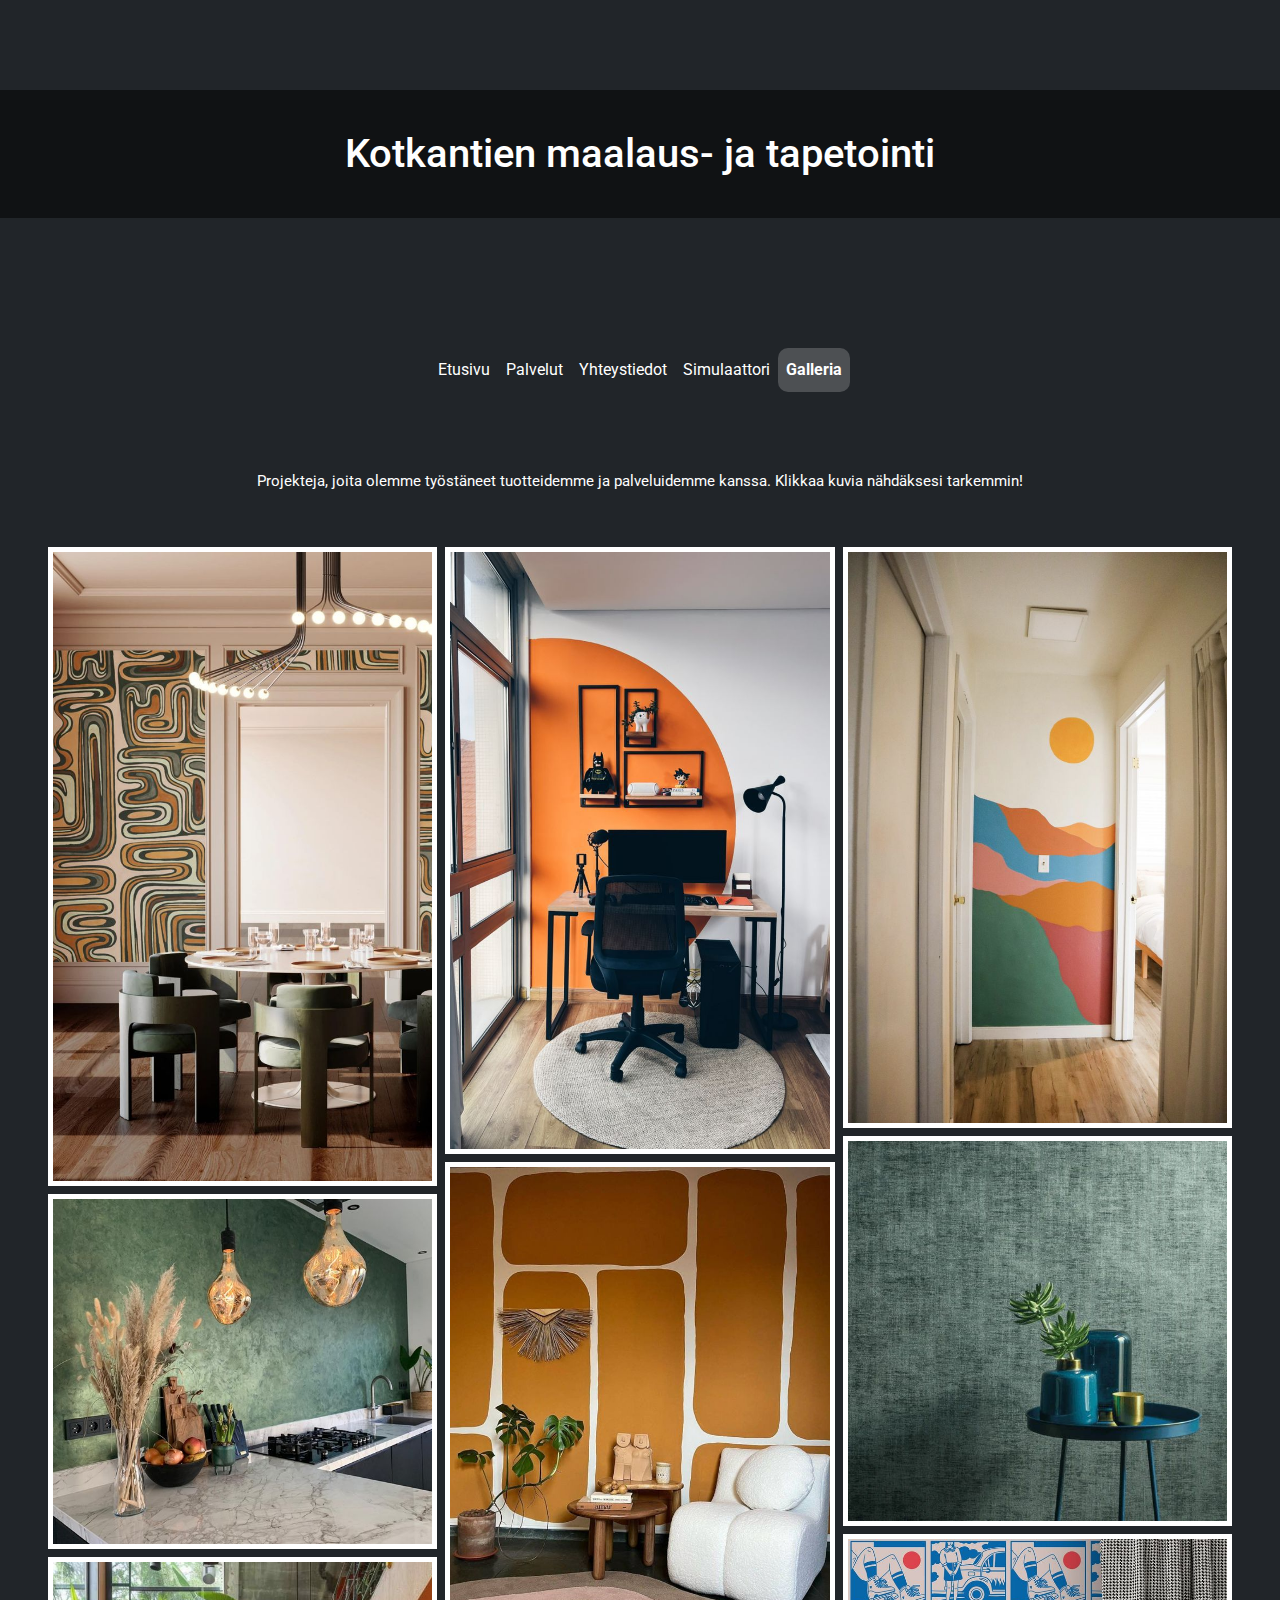
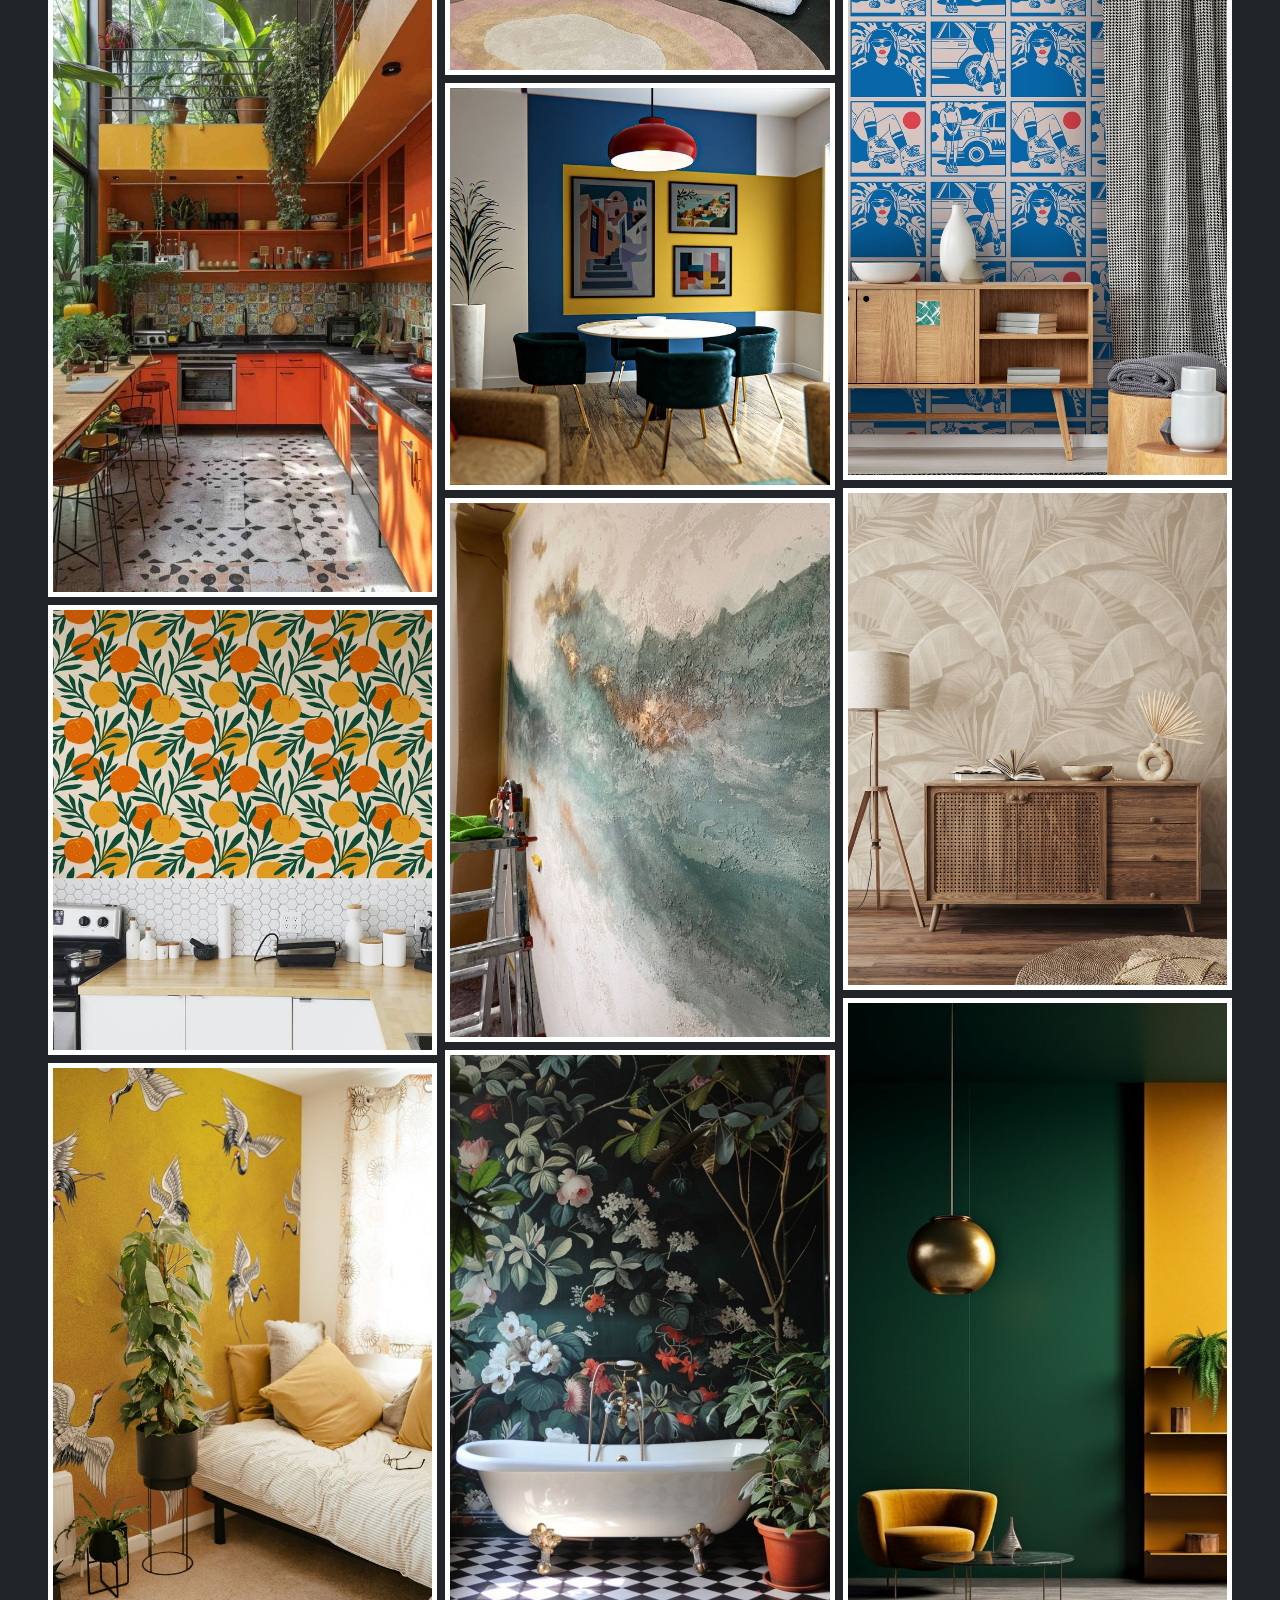
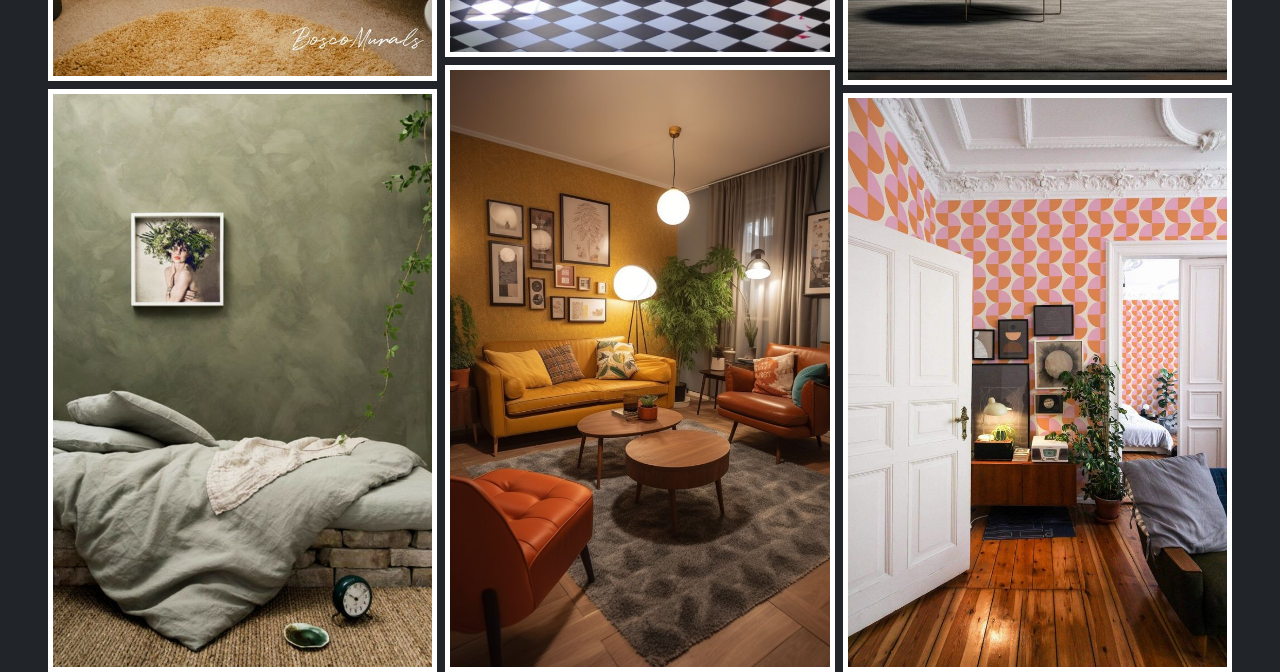
==== galleria.html @ 4d946ff8 "first commit" ====
<!DOCTYPE html>
<html lang="en">
<head>
    <meta charset="UTF-8">
    <meta name="viewport" content="width=device-width, initial-scale=1.0">
    <title>Kotkantien maalaus- ja tapetointi</title>

    <link href="https://cdn.jsdelivr.net/npm/bootstrap@5.3.0/dist/css/bootstrap.min.css" rel="stylesheet">
    <link rel="preconnect" href="https://fonts.googleapis.com">
    <link rel="preconnect" href="https://fonts.gstatic.com" crossorigin>
    <link href="https://fonts.googleapis.com/css2?family=Roboto:wght@100;300;400;500;700;900&display=swap" rel="stylesheet">
    <link rel="stylesheet" href="css/galleria.css">
    <link rel="js" href="js/modal.js">
    <link rel="icon" href="img/favicon.png">
    
</head>
<body>

<div class="header">
    <video autoplay muted loop>
        <source src="5799479-hd_1920_1080_25fps.mp4" type="video/mp4">
    </video>
    <h1>Kotkantien maalaus- ja tapetointi</h1>
</div>

<nav class="navbar navbar-expand-lg navbar-dark bg-dark">
    <ul class="navbar-nav mx-auto">
        <li class="nav-item">
            <a class="nav-link" href="index.html">Etusivu</a>
        </li>
        <li class="nav-item">
            <a class="nav-link" href="palvelut.html">Palvelut</a>
        </li>
        <li class="nav-item">
            <a class="nav-link" href="yhteystiedot.html">Yhteystiedot</a>
        </li>
        <li class="nav-item">
            <a class="nav-link" href="simulaattori.html">Simulaattori</a>
        </li>
        <li class="nav-item">
            <a class="nav-link active" href="galleria.html">Galleria</a>
        </li>
    </ul>
</nav>

<p>Projekteja, joita olemme työstäneet tuotteidemme ja palveluidemme kanssa. Klikkaa kuvia nähdäksesi tarkemmin!</p>

<div class="row"> 
    <div class="column">
        <img src="img/Earthy Eclectic Luxury Interior Murals _ Retro Accent Wall Design.jpeg" alt="Image 1">
        <img src="img/db1b2f28-0ccc-448b-bc62-9ac9b26f7656_JPG _ NovaColor Dune 2.jpeg" alt="Image 2">
        <img src="img/33 Maximalist Kitchens Designed with an Abundance of Color.jpeg" alt="Image 3">
        <img src="img/Orange Citrus Pattern Removable Wallpaper.jpeg" alt="Image 4">
        <img src="img/Mustard Dancing Cranes In Japanese Vintage Style Wallpaper, Chinese Birds Wall Mural 68.jpeg" alt="Image 5">
        <img src="img/Trending_ Rough Textured Walls.jpeg" alt="Image 6">
    </div>
    
    <div class="column">
        <img src="img/Pintura geométrica em home office.jpeg" alt="Image 7">
        <img src="img/Tendência de decoração 2023_ 40 fotos + itens e estilos que estarão em alta no próximo ano _ Fashion Bubbles.jpeg" alt="Image 8">
        <img src="img/pop art.jpeg" alt="Image 9">
        <img src="img/Plaster mural , wall plaster , mural materic , materic green.jpeg" alt="Image 10">
        <img src="img/Bathroom Wallpaper Ideas Funky.jpeg" alt="Image 11">
        <img src="img/Brighten Up Your Living Room with Our Coffe Tables!.jpeg" alt="Image 12">
    </div> 
     
    <div class="column">
        <img src="img/Hallway with a View.jpeg" alt="Image 13">
        <img src="img/Johara wallpaper Casamance _ wallpaper Johara B74390166.jpeg" alt="Image 14">
        <img src="img/Retro Skates Wallpaper Ladies Peel and Stick Wall Mural.jpeg" alt="Image 15">
        <img src="img/Escape to the Tropics Beige Wallpaper - Paste the Wall_ Linen _ 480cm ( 15' 8 ) _ 120cm ( 3' 11 ).jpeg" alt="Image 16">
        <img src="img/download.jpeg" alt="Image 17">
        <img src="img/Groovy semi-circles Peel and Stick Wallpaper or Unpasted.jpeg" alt="Image 18">
    </div>
</div>

<footer>
    © Kotkantien maalaus- ja tapetointi ┃ Kotkantie 3, 90100 Oulu ┃ Puhelin 044 999 888 99 ┃ Sähköposti info@kotkantienmaalaus.fi
</footer>

<div class="modal fade" id="imageModal" tabindex="-1" aria-labelledby="imageModalLabel" aria-hidden="true">
  <div class="modal-dialog modal-dialog-centered">
    <div class="modal-content">
      <div class="modal-header">
        <h5 class="modal-title" id="imageModalLabel">Kotkantien maalaus- ja tapetointi</h5>
        <button type="button" class="btn-close" data-bs-dismiss="modal" aria-label="Close"></button>
      </div>
      <div class="modal-body">
        <img id="modalImage" src="" alt="Modal Image" class="img-fluid">
      </div>
    </div>
  </div>
</div>

<script src="https://code.jquery.com/jquery-3.6.0.min.js"></script>
<script src="https://cdn.jsdelivr.net/npm/bootstrap@5.3.0/dist/js/bootstrap.bundle.min.js"></script>
<script>
    $(document).ready(function() {
            $('img').on('click', function() {
                var src = $(this).attr('src');
                $('#modalImage').attr('src', src);
                
                var myModal = new bootstrap.Modal(document.getElementById('imageModal'), {
                    backdrop: 'static'  // Use 'static' to prevent closing by clicking outside
                });
                
                myModal.show();
            });
        });
</script>

<script>
    window.addEventListener('scroll', function() {
        const footer = document.querySelector('footer');
        const scrollPosition = window.scrollY;

        if (scrollPosition > 0) {
            footer.classList.add('visible');
        } else {
            footer.classList.remove('visible');
        }
    });
</script>

<script src="https://code.jquery.com/jquery-3.6.0.min.js"></script>
<script src="https://cdn.jsdelivr.net/npm/bootstrap@5.3.0/dist/js/bootstrap.bundle.min.js"></script>

</body>
</html>
---- css/galleria.css ----
body {
            font-family: 'Roboto', sans-serif;
            margin: 0;
            padding: 0;
            background-color: #212529;
        }

        .header {
            position: relative;
            height: 300px;
            text-align: center;
            color: white;
            overflow: hidden;
        }

        .header video {
            position: absolute;
            top: 50%;
            left: 50%;
            width: 100%;
            height: 100%;
            object-fit: cover;
            transform: translate(-50%, -50%);
        }

        .header h1 {
            position: relative;
            font-size: 40px;
            margin-top: 90px;
            background-color: rgba(0, 0, 0, 0.5);
            padding: 40px;
        }

        .header h2 {
            position: relative;
            font-size: 20px;
            margin-top: 0;
        }

        .navbar {
            background-color: #1f2124;
        }

        .navbar-nav {
            display: flex;
            flex-wrap: nowrap;
            overflow-x: auto;
            white-space: nowrap;
            margin-top: 40px;
            margin-bottom: 40px;
        }

        .nav-link {
            flex-shrink: 1;
            font-size: 1rem;
            margin: 0;
            color: white;
            transition: background-color 0.3s, color 0.3s;
            padding: 10px 15px; 
            display: inline-block;
        }

        .nav-link.active {
            background-color: rgba(255, 255, 255, 0.2);
            color: #a09b9b;
            font-weight: bold;
            border-radius: 10px;
        }

        footer {
        left: 0;
        bottom: 0;
        width: 100%;
        background-color: #1f2124;
        color: white;
        text-align: center;
        padding-top: 20px;
        padding-bottom: 20px;
        opacity: 0;
        transform: translateY(100%);
        transition: opacity 0.5s ease, transform 0.5s ease;
        position: fixed;
    }

/* Footer adjustments for smaller screens */
@media (max-width: 768px) {
    footer {
        padding-top: 15px;
        padding-bottom: 15px;
        font-size: 14px; /* Smaller font size */
    }
}

@media (max-width: 576px) {
    footer {
        padding-top: 10px;
        padding-bottom: 10px;
        font-size: 12px; /* Even smaller font size */
    }
}


        footer.visible {
            opacity: 1; /* Make it visible */
            transform: translateY(0); /* Move it into view */
        }

        h1 {
            font-size: 24px;
        }

        h2 {
            font-size: 20px;
            color: white;
            padding-top: 15px;
            font-family: "Roboto", sans-serif;
            font-weight: 100;
            font-style: normal;
        }

        p {
            font-size: 15px;
            color: white;
            padding: 30px;
            text-align: center;
        }

        .responsive-img {
            max-width: 100%;
            height: auto;
            display: block;
            margin: 0 auto;
            padding-bottom: 40px;
            display: block;
        }

        /* To ensure footer is below content */
        .content {
            padding-bottom: 50px; /* adjust as needed to ensure content doesn't overlap footer */
        }

        /* Updated row styling */
        .row {
            display: flex;
            justify-content: center; /* Center the columns horizontally */
            flex-wrap: wrap;
            padding: 0 4px;
            margin: 0 auto; /* Center the row itself */
            max-width: 1200px; /* Optional: limit the maximum width */
            align-items: stretch; /* Ensure all columns stretch to the same height */
        }

        /* Updated column styling */
        .column {
            flex: 0 0 33.33%; /* Each column takes up 1/3 of the row */
            max-width: 33.33%;
            padding: 0 4px;
            box-sizing: border-box;
            display: flex;
            flex-direction: column;
            justify-content: space-between; /* Distribute images evenly within the column */
        }

        .column img {
            margin-top: 8px;
            width: 100%; /* Ensure images take up the full width of the column */
            display: block;
            border: 5px solid #ffffff;
            flex-grow: 1; /* Allow images to grow and fill space evenly */
            object-fit: cover; /* Ensure images maintain aspect ratio */
        }

        /* Responsive layout - makes a two column-layout instead of three columns */
        @media (max-width: 800px) {
            .column {
                flex: 0 0 50%;
                max-width: 50%;
            }
        }

        /* Responsive layout - makes the two columns stack on top of each other instead of next to each other */
        @media (max-width: 600px) {
            .column {
                flex: 0 0 100%;
                max-width: 100%;
            }
        }

        @media (max-width: 768px) {
            .nav-link {
                font-size: 1rem;
            }
        }

        @media (max-width: 576px) {
            .nav-link {
                font-size: 20px;
                padding: 3px 6px;
                margin: 0;
            }
        }
        .modal-dialog {
            display: flex;
            align-items: center;
        }

        .modal-content {
            margin: auto;
            width: 100%; 
        }
    
        .modal-body img {
            width: 100%;
            height: auto; 
        }
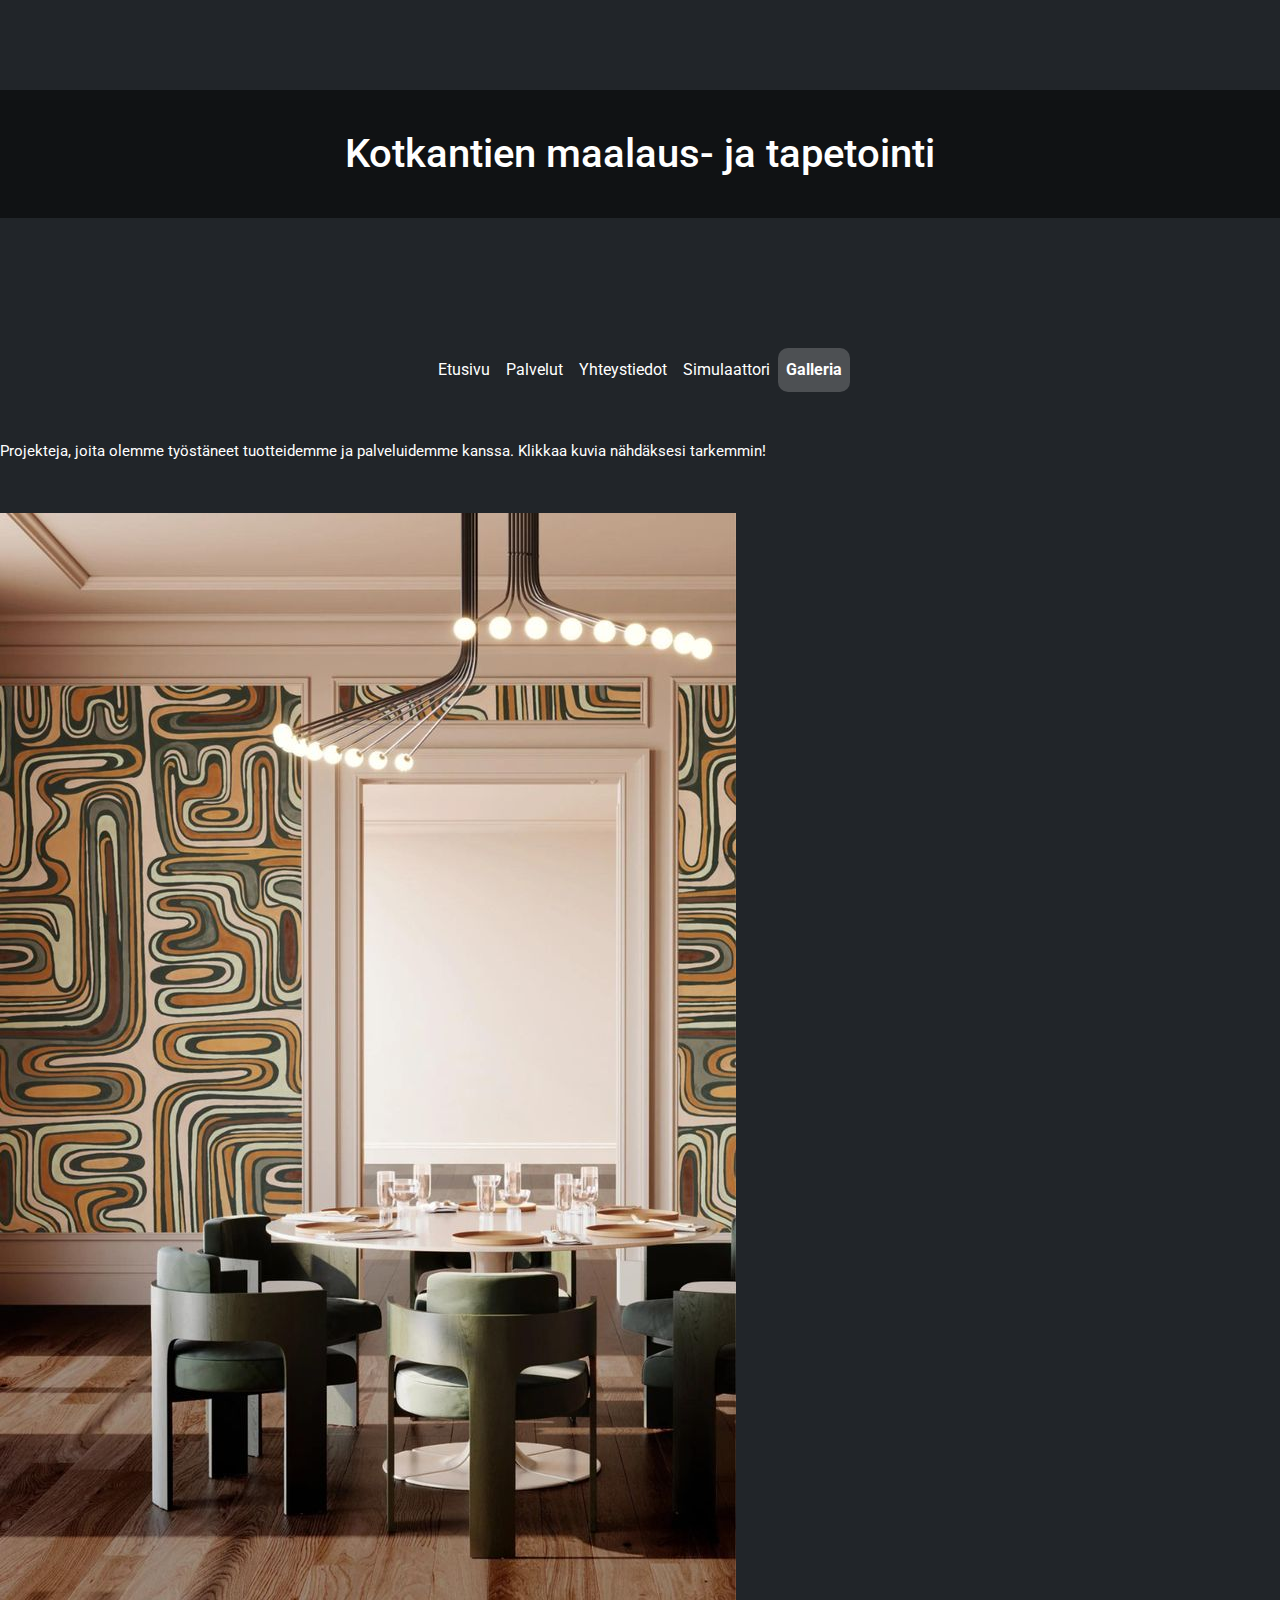
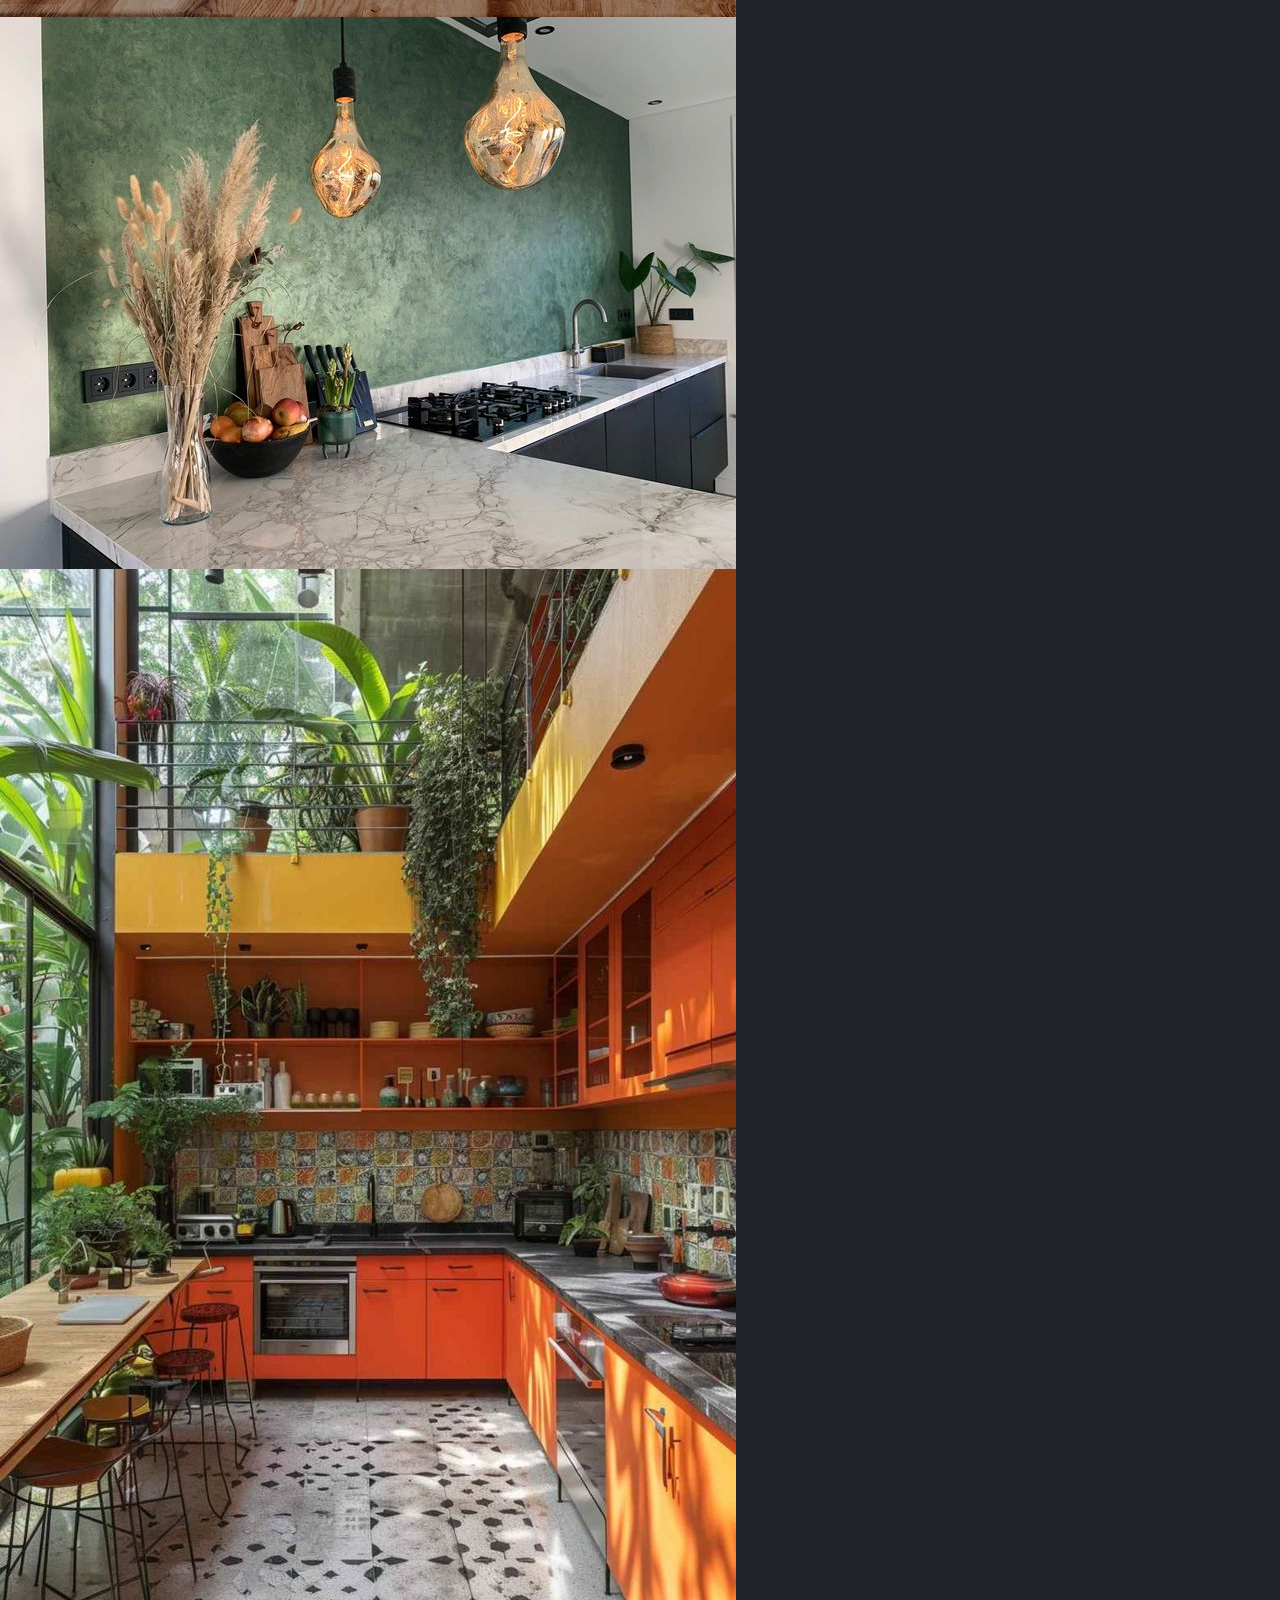
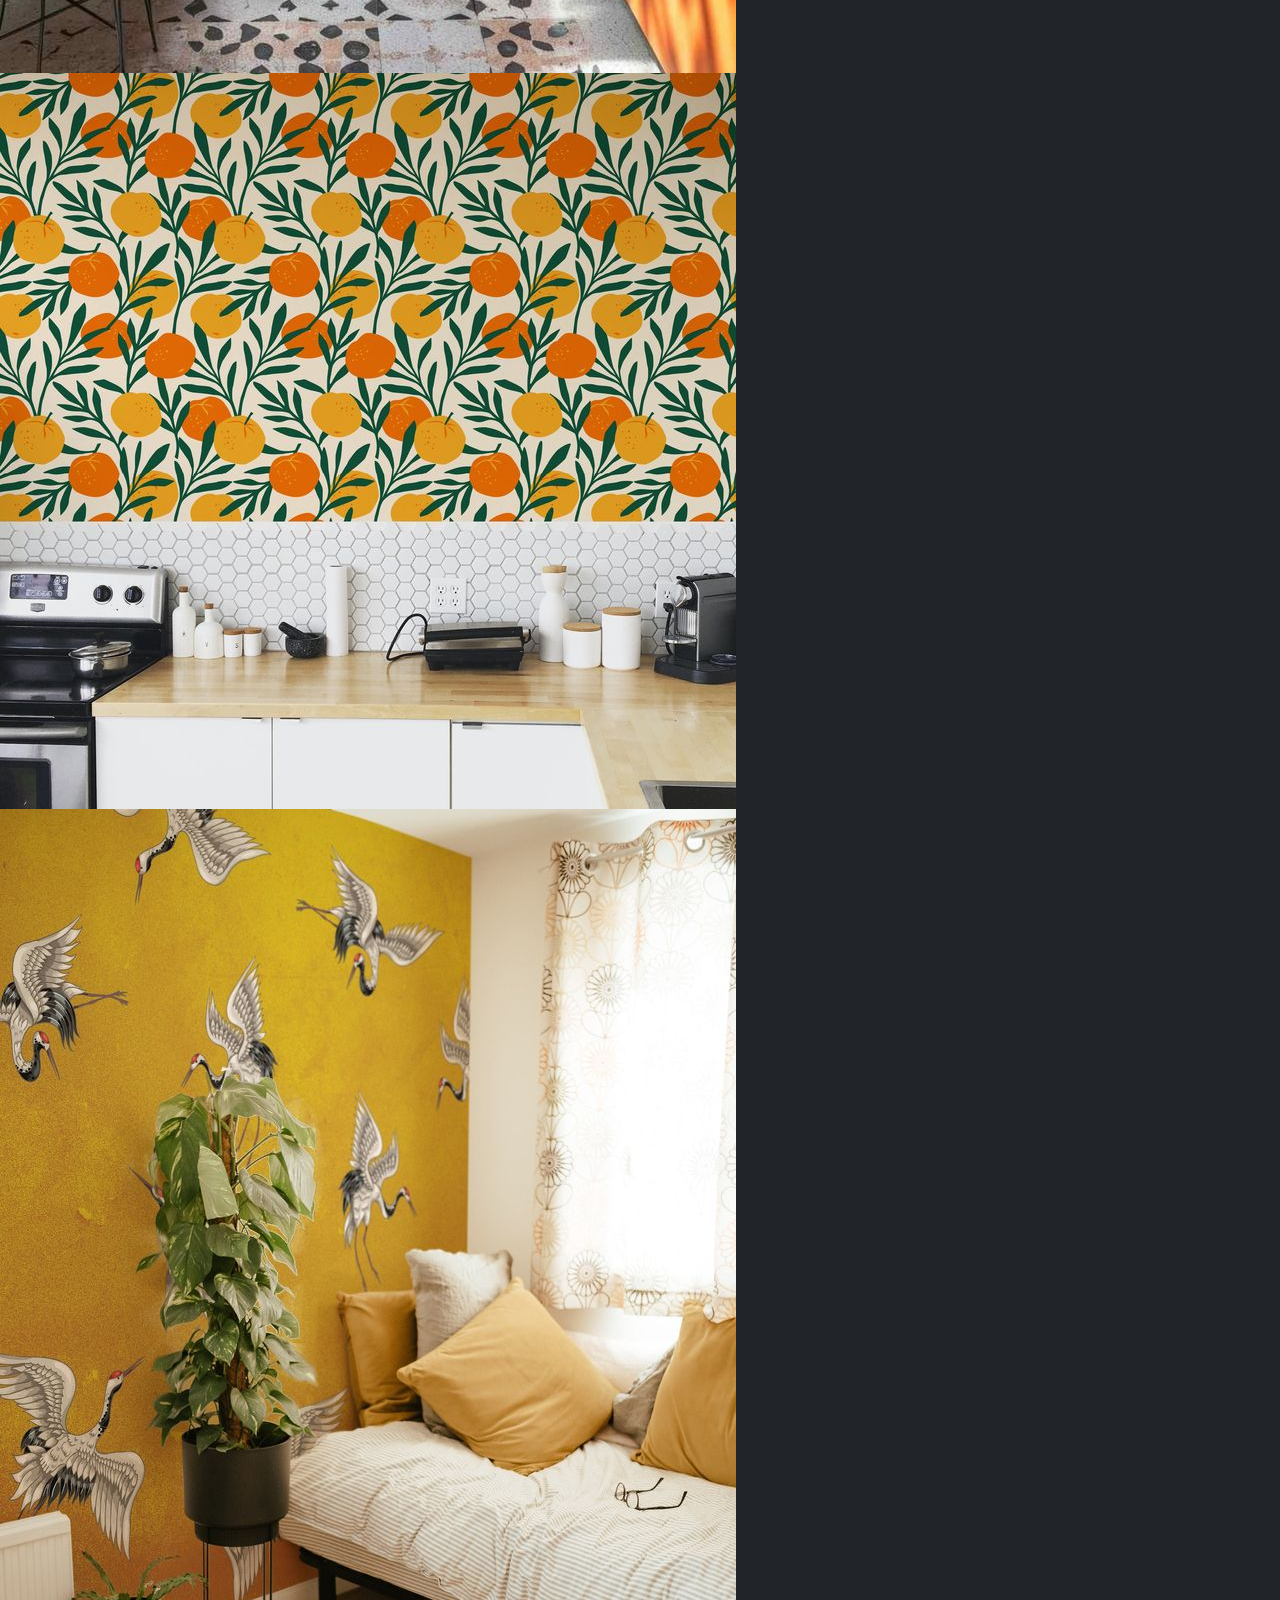
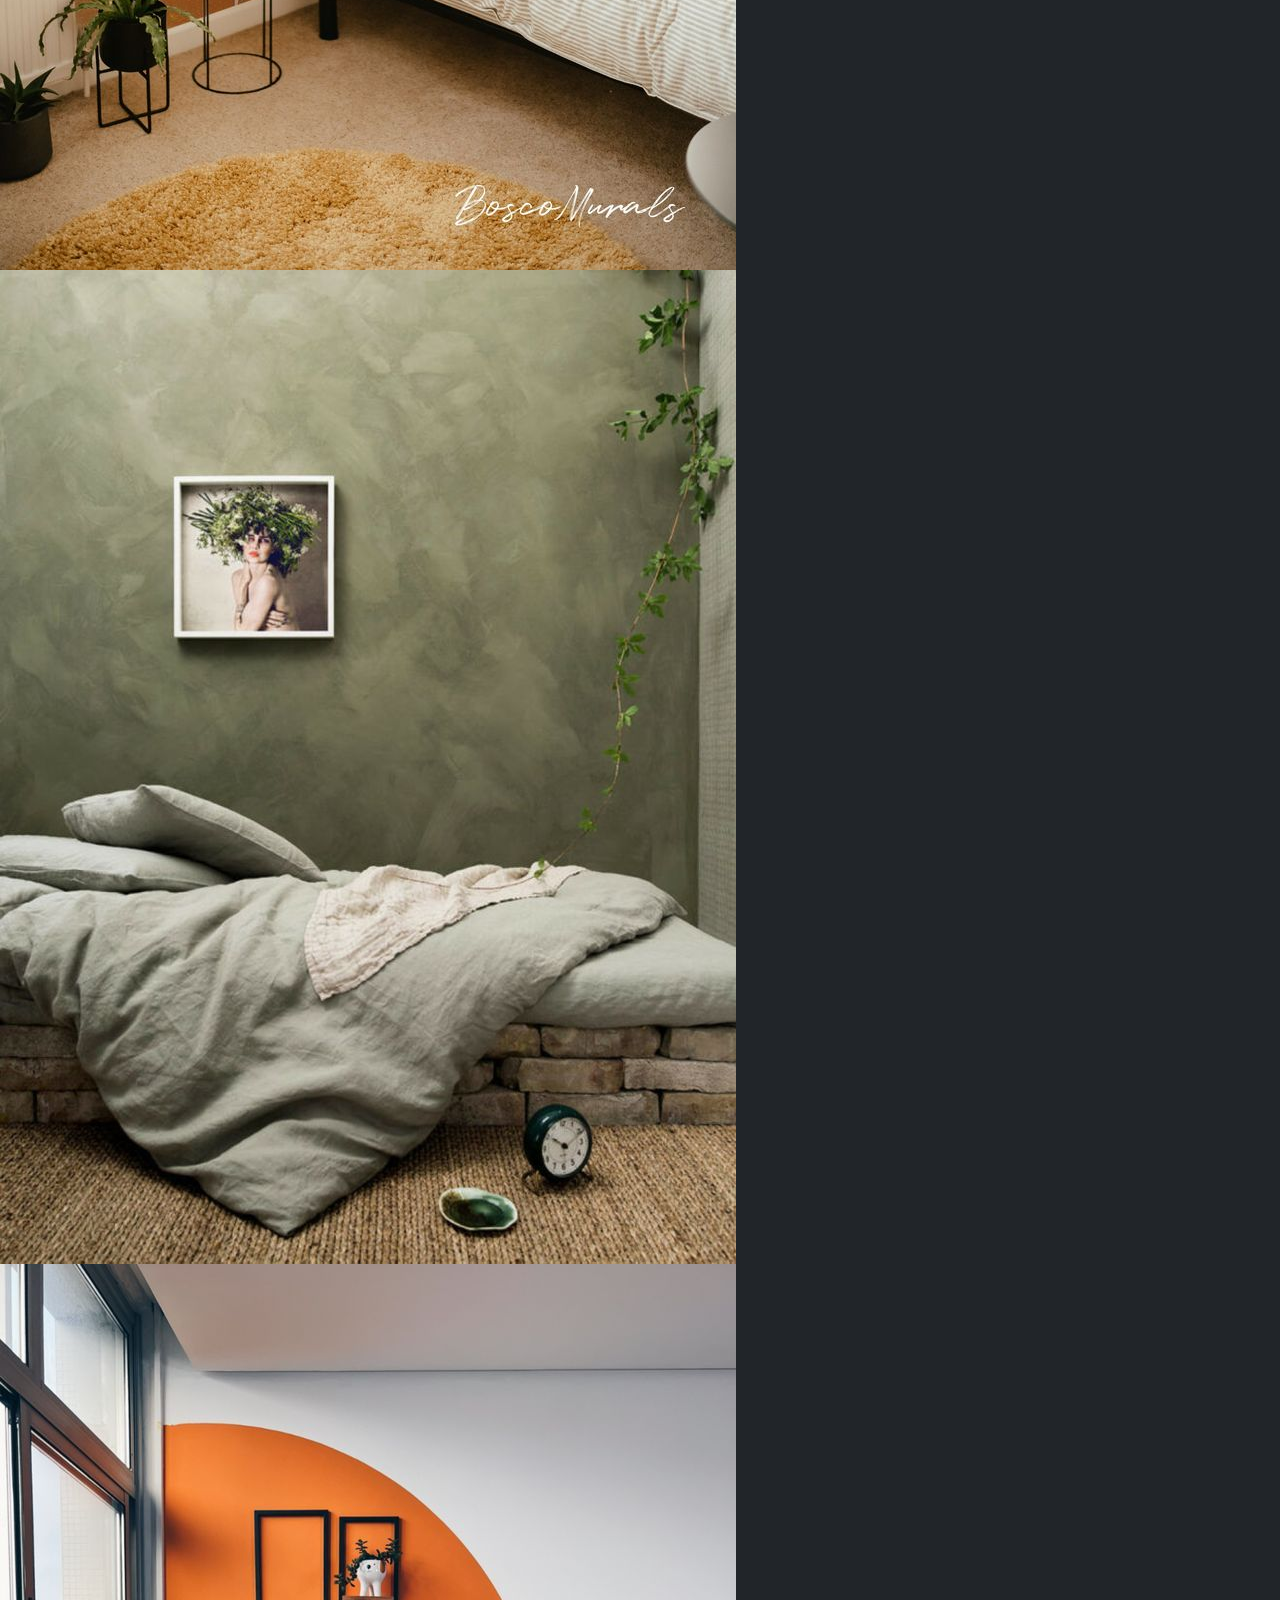
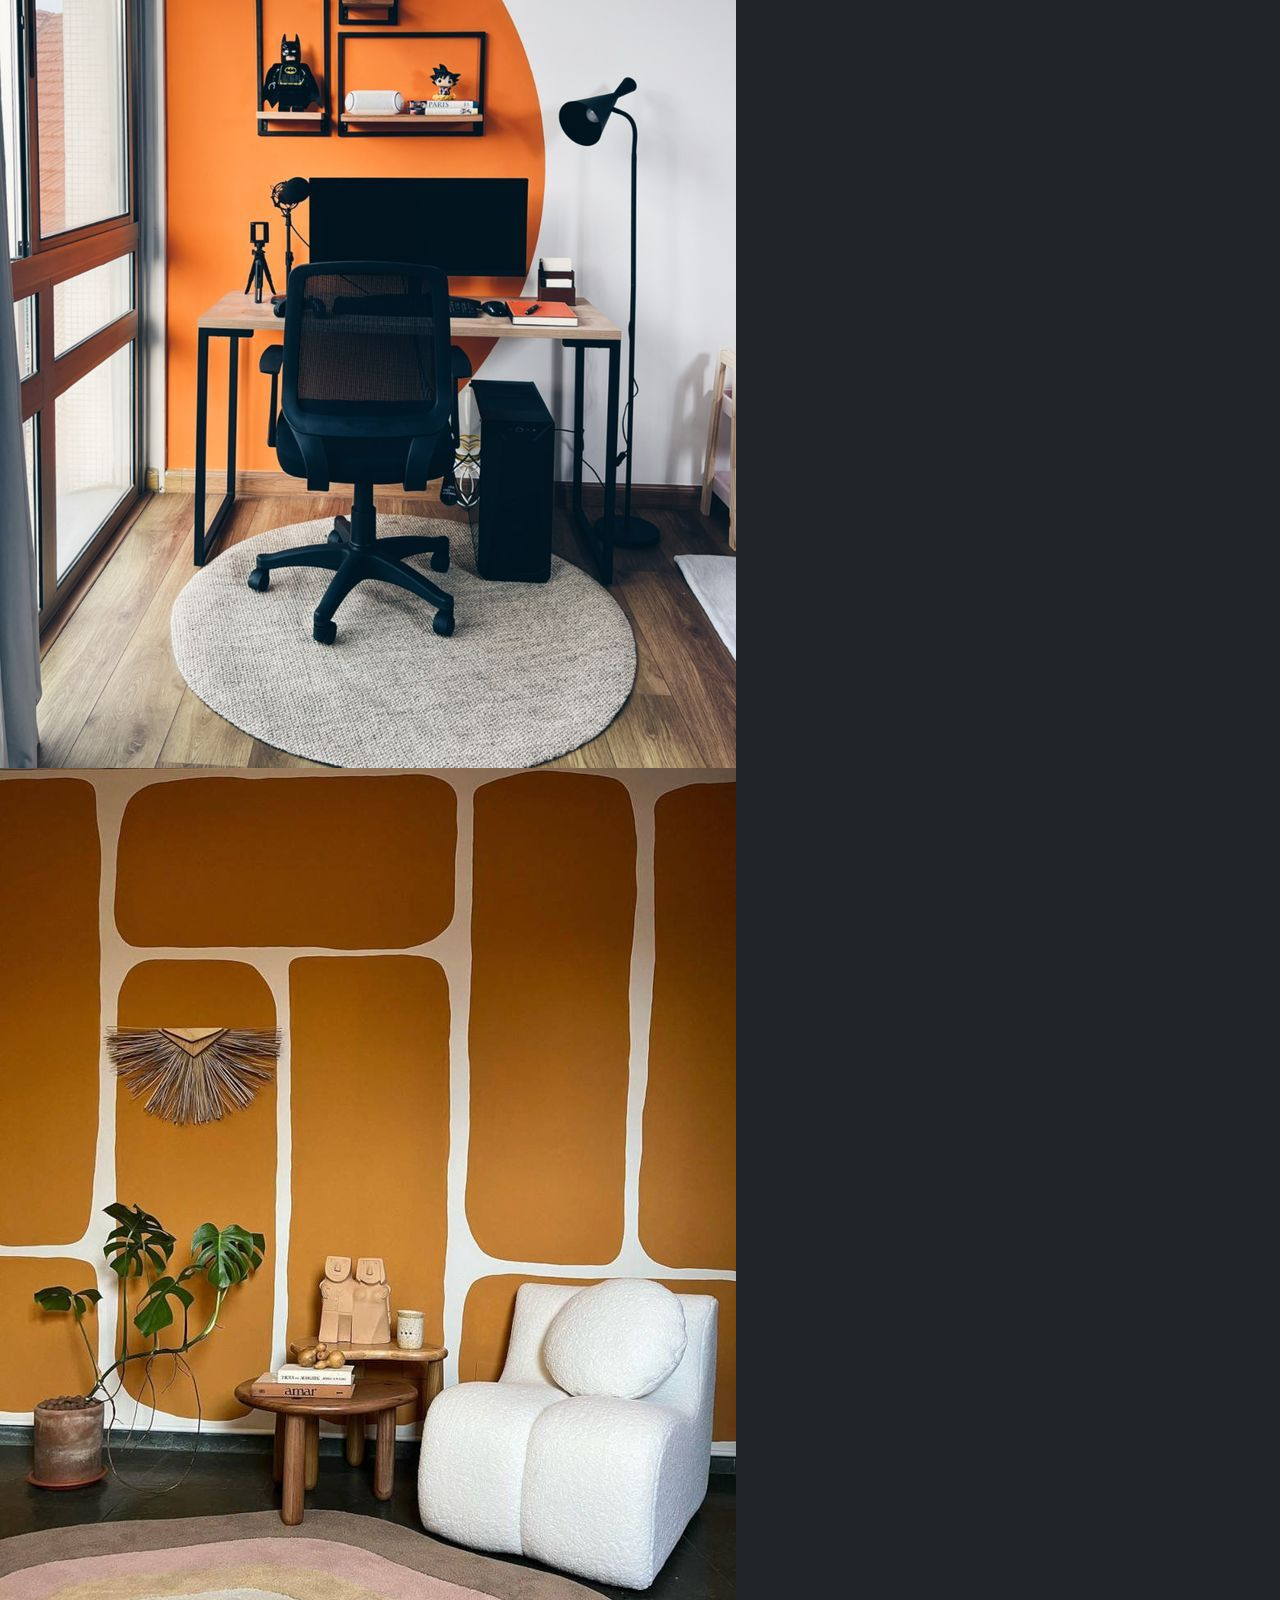
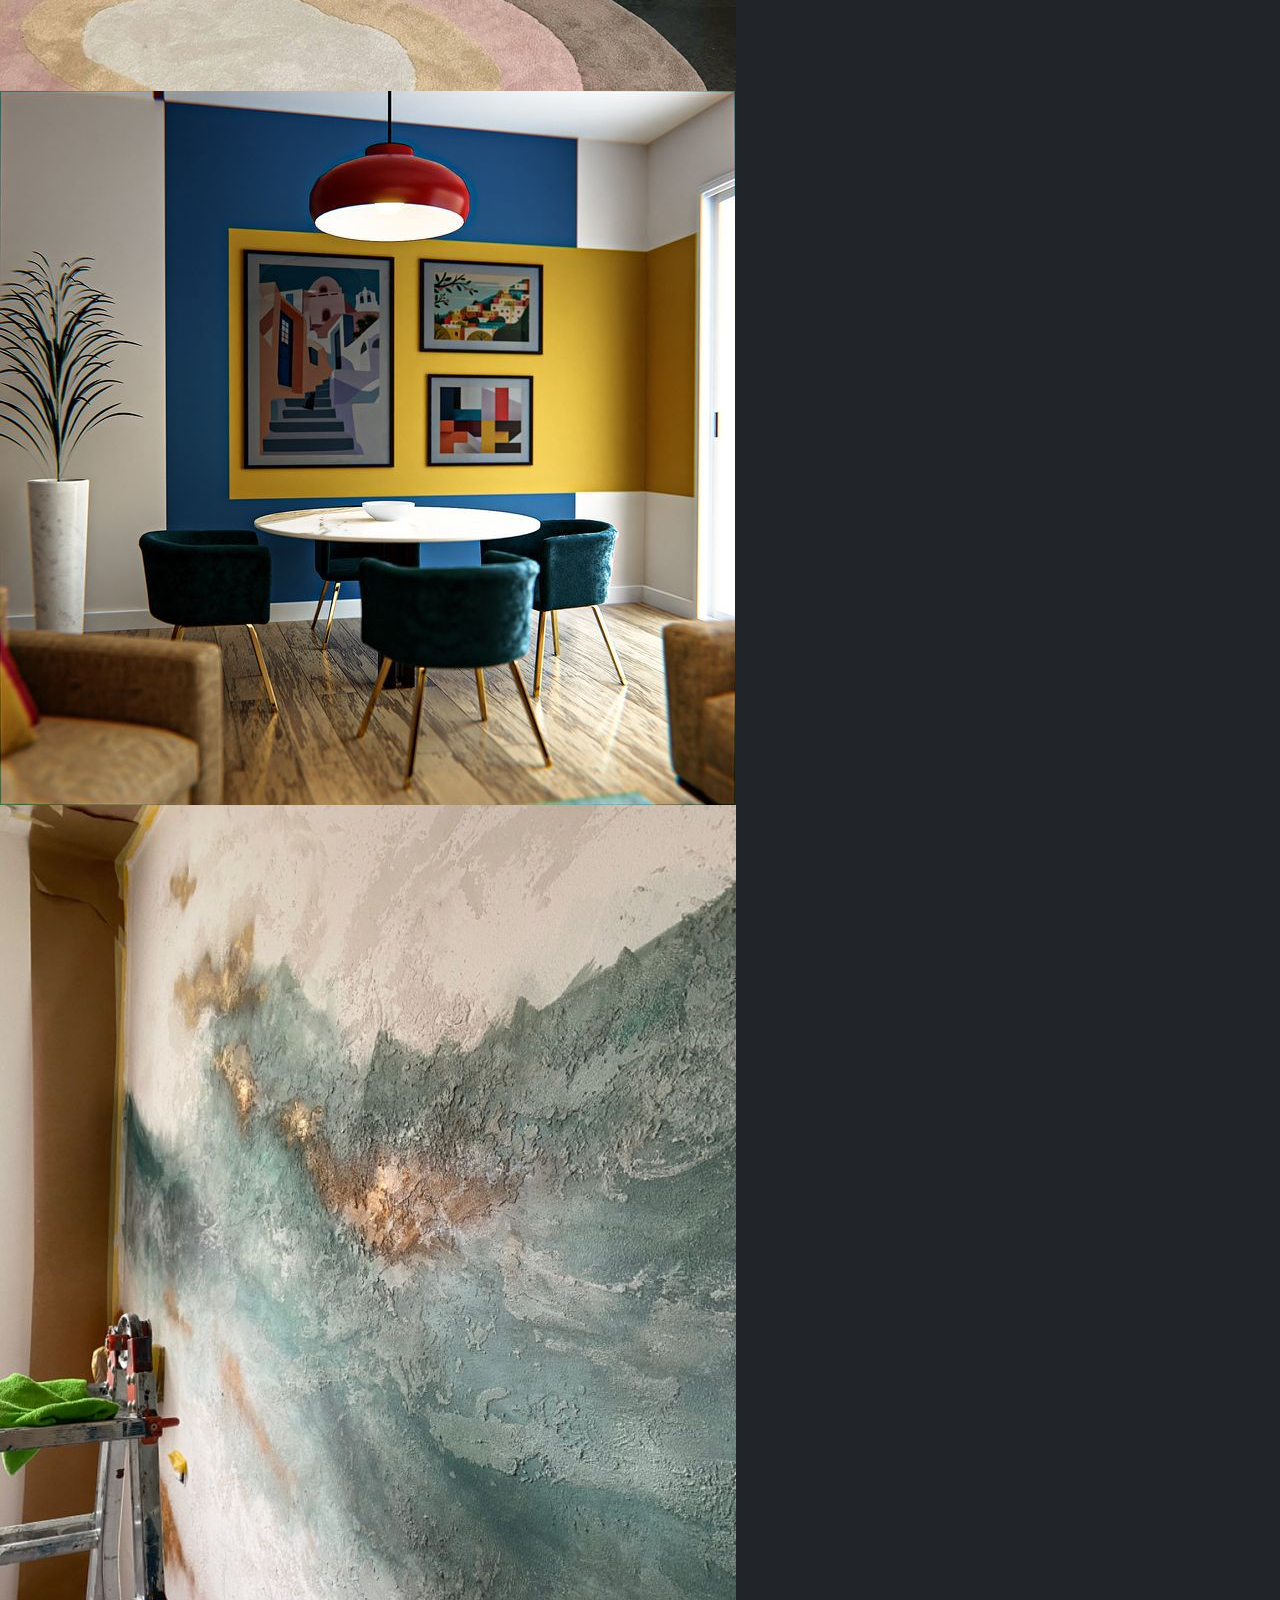
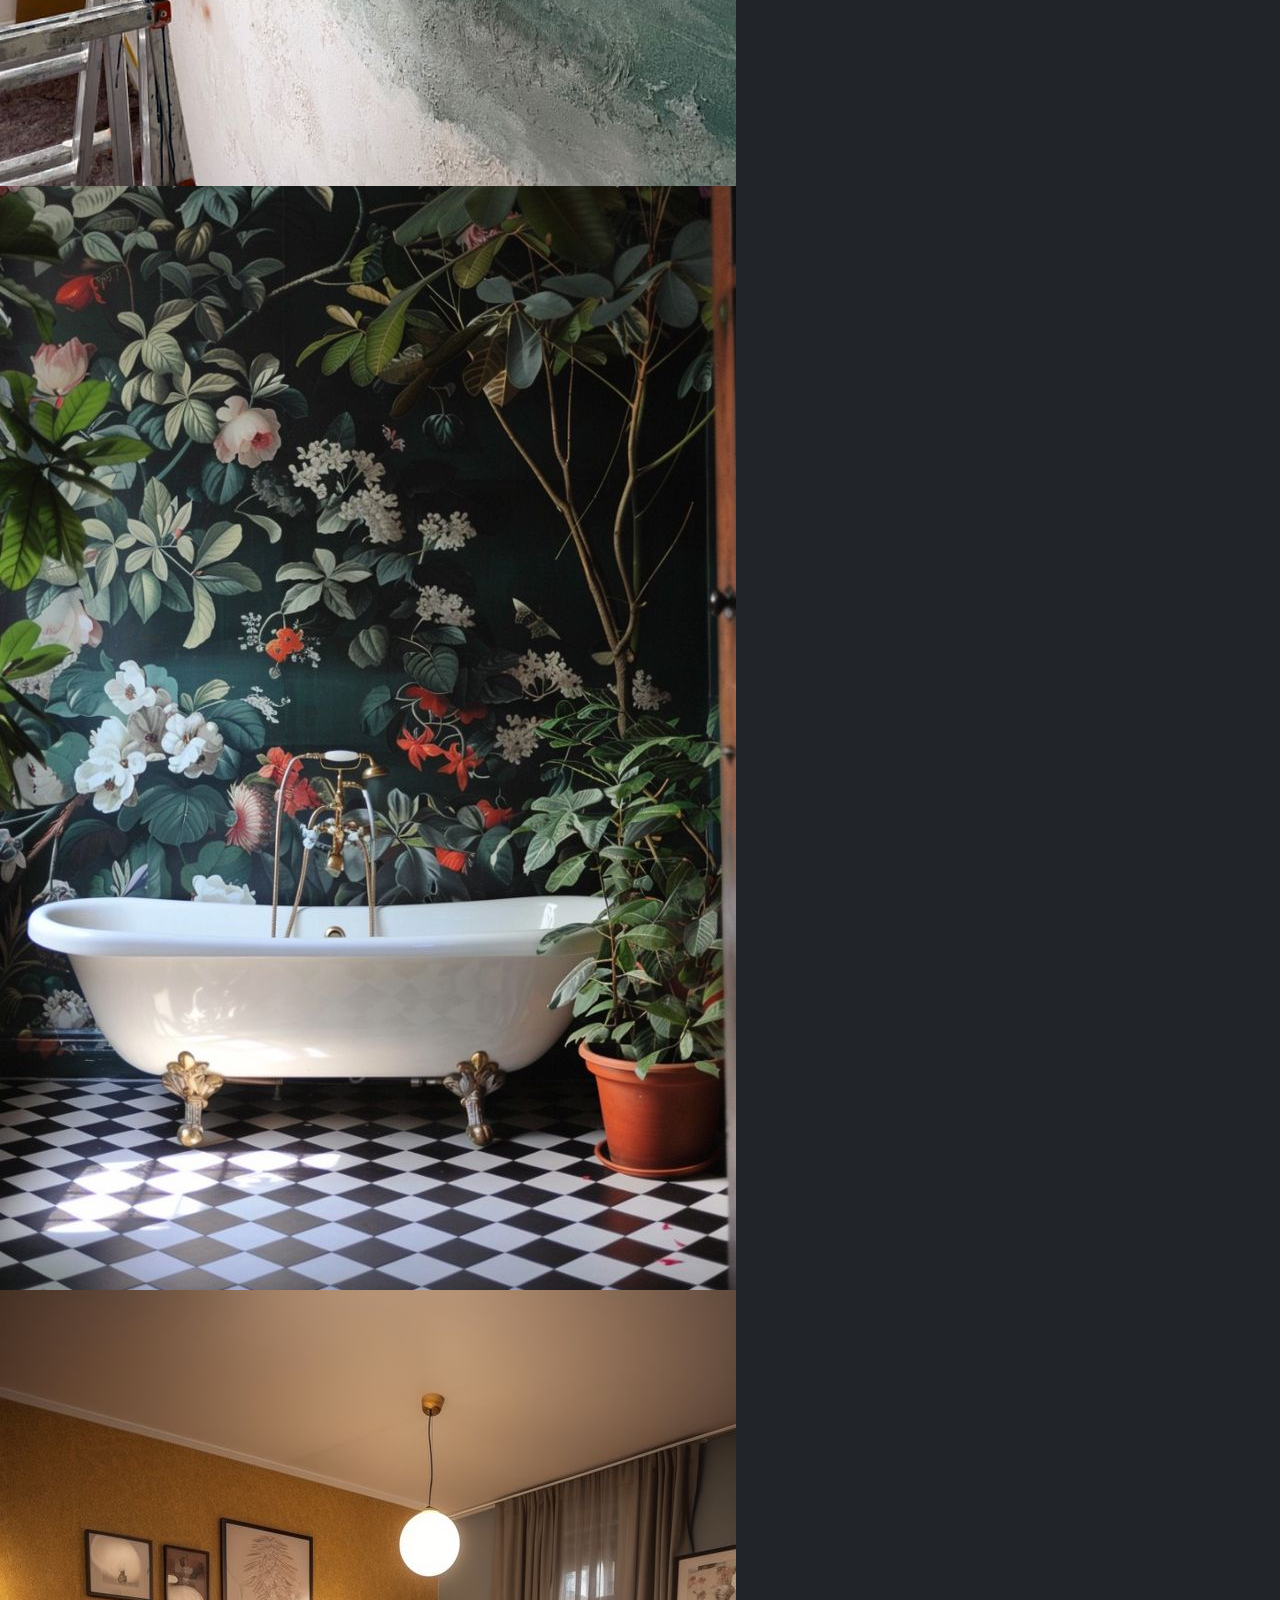
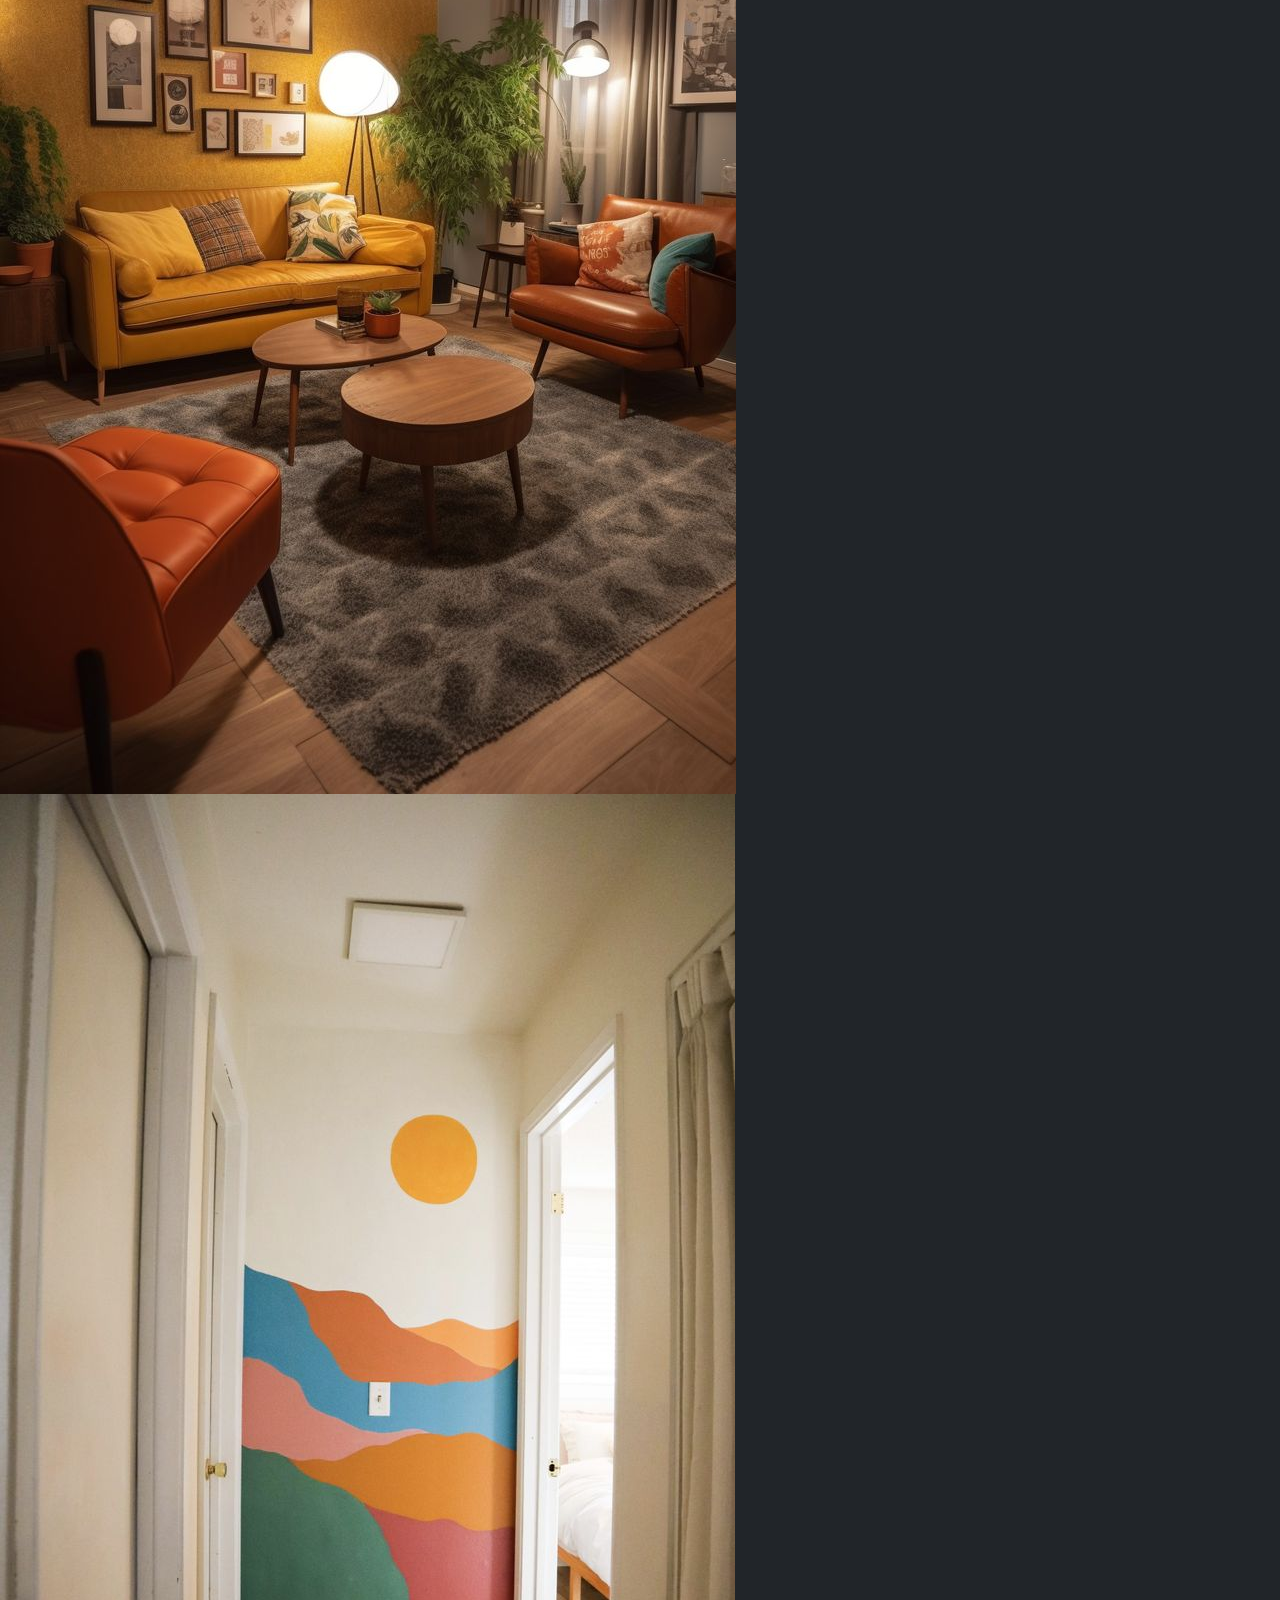
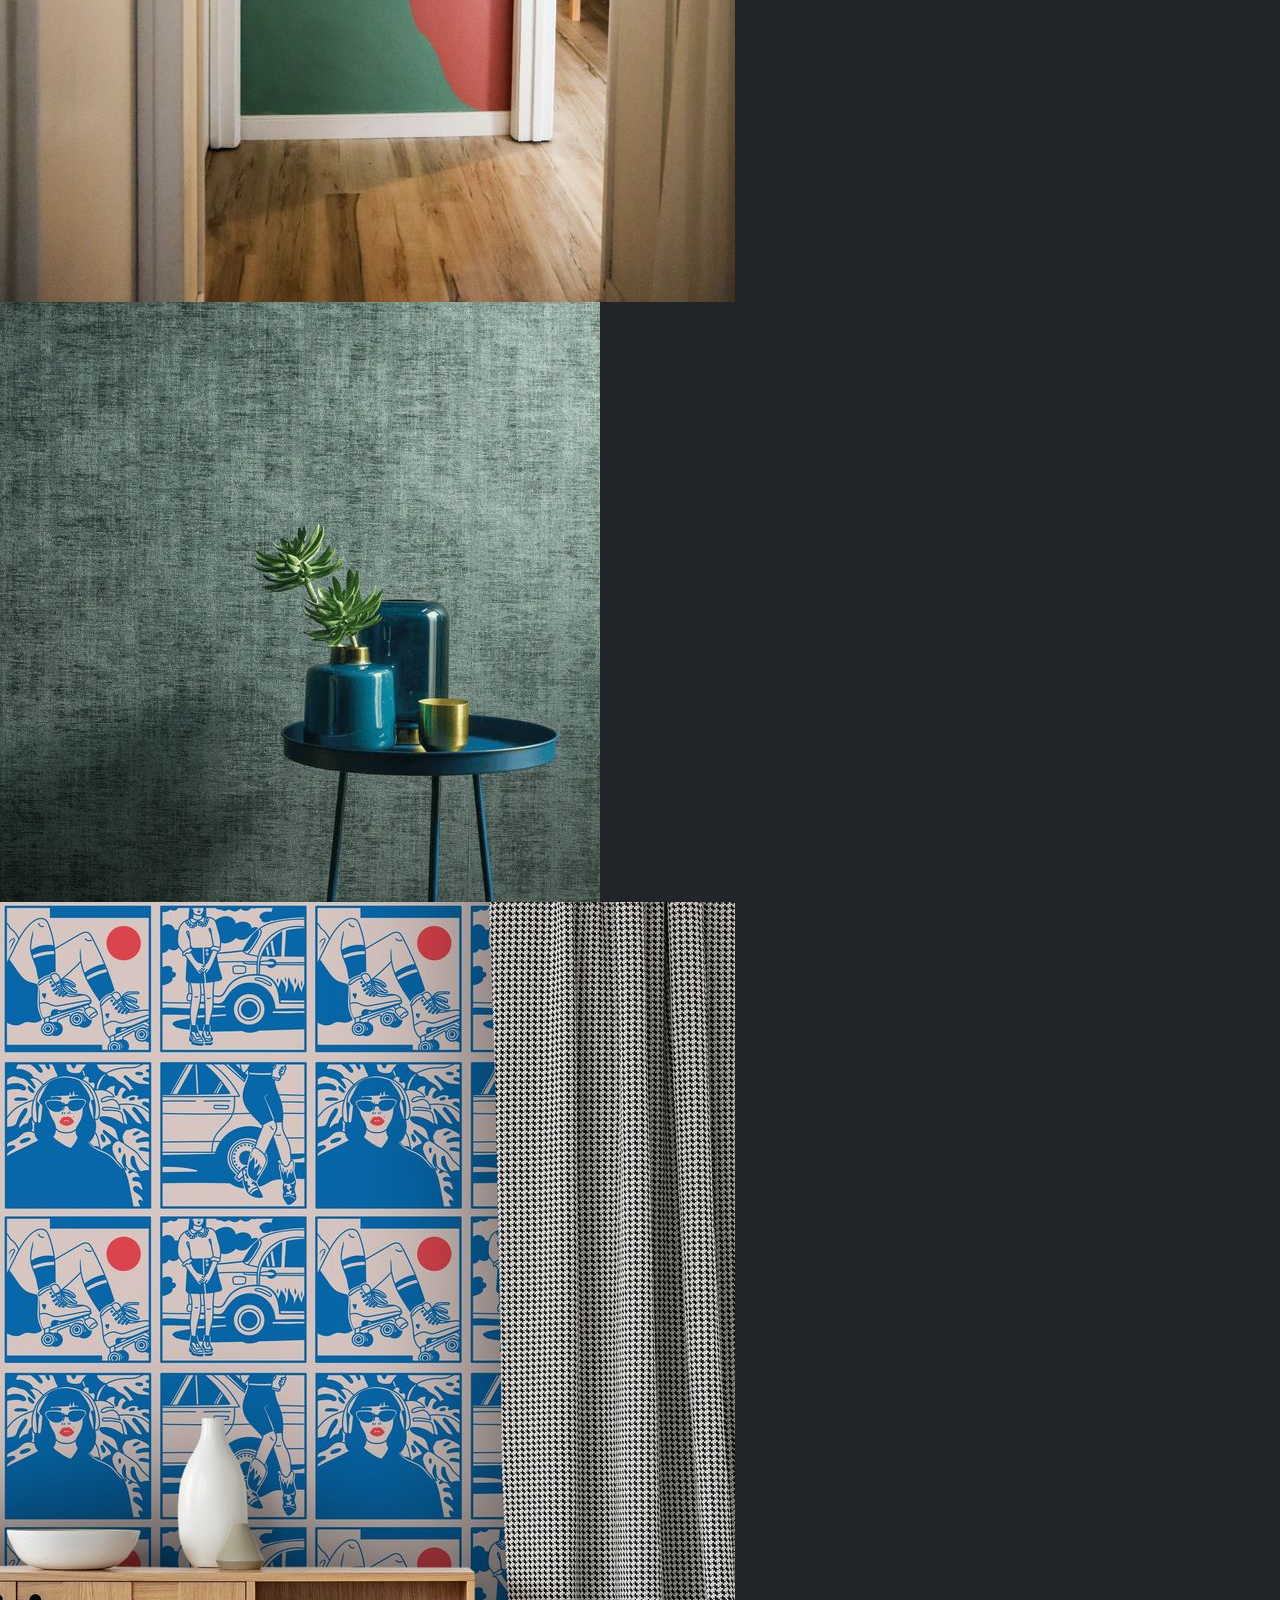
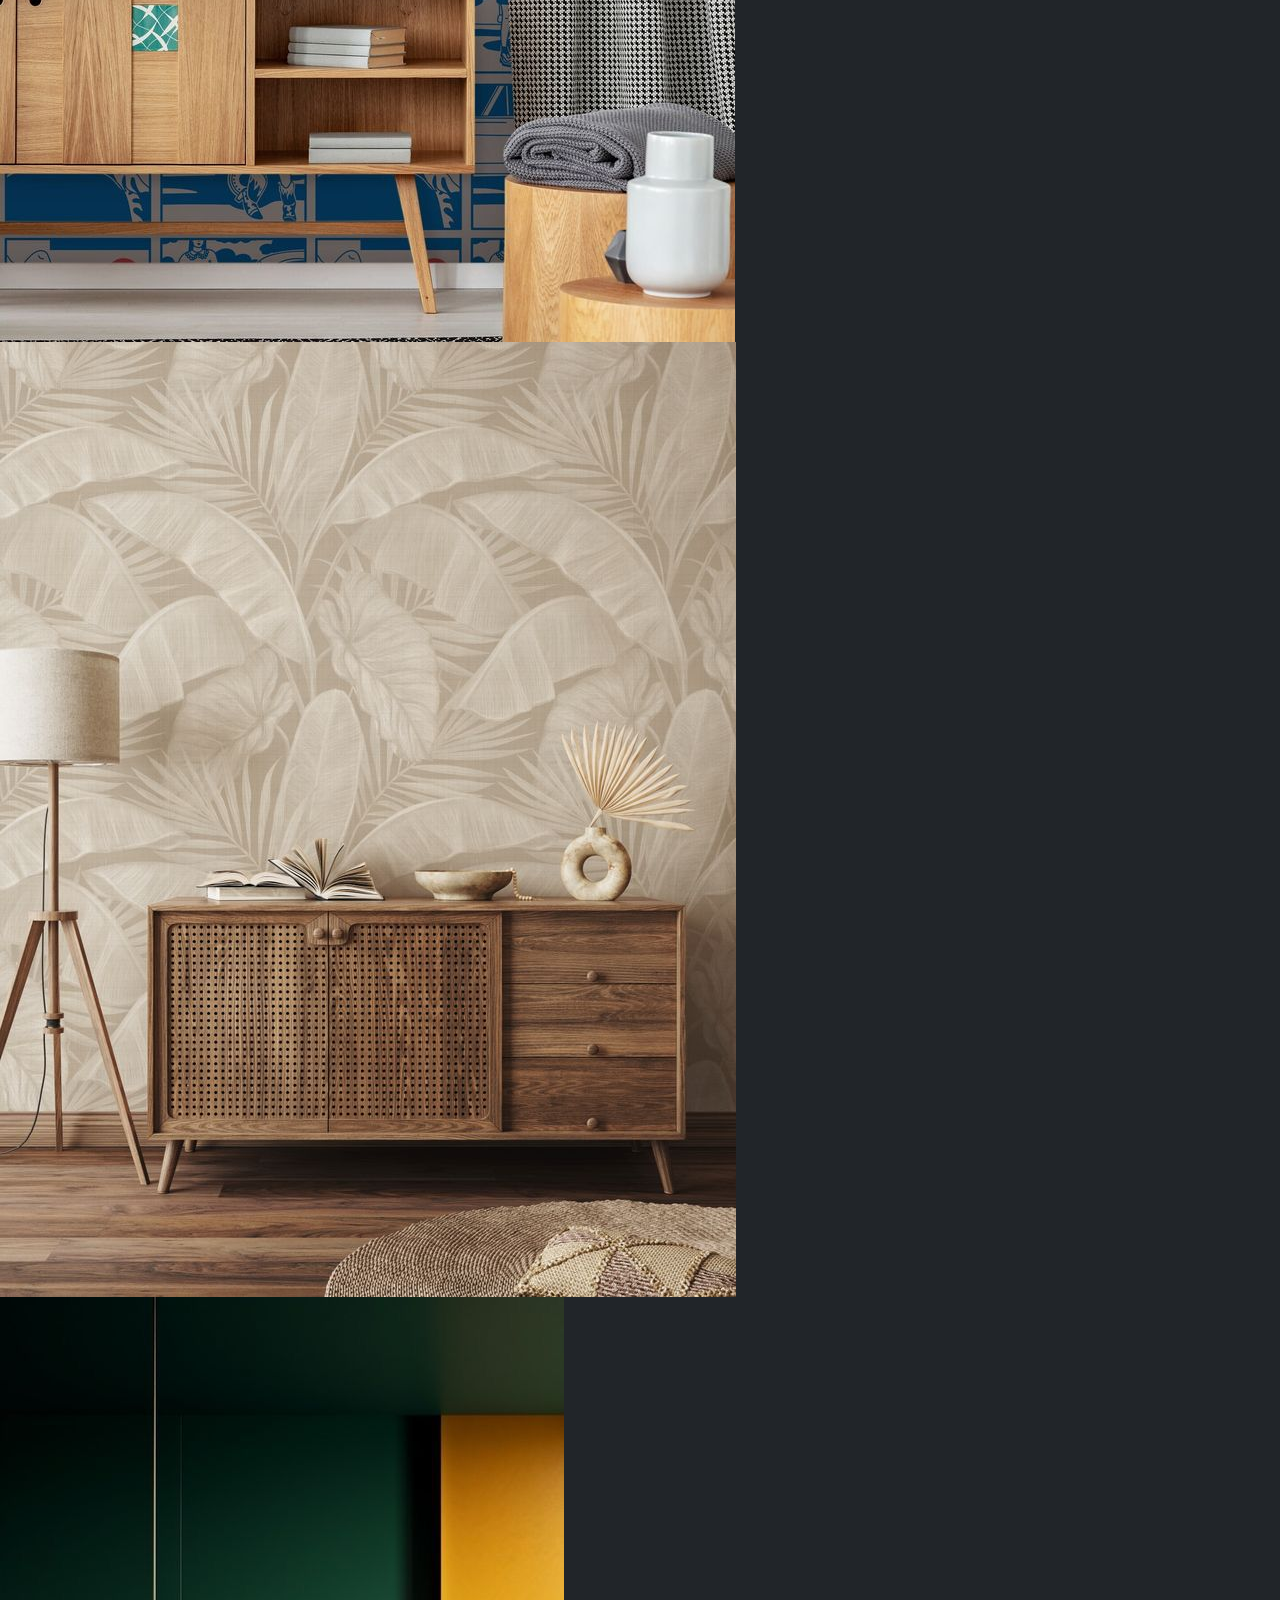
==== commit 0362c85e: "cleaned up css" ====
--- a/galleria.html
+++ b/galleria.html
@@ -9,8 +9,8 @@
     <link rel="preconnect" href="https://fonts.googleapis.com">
     <link rel="preconnect" href="https://fonts.gstatic.com" crossorigin>
     <link href="https://fonts.googleapis.com/css2?family=Roboto:wght@100;300;400;500;700;900&display=swap" rel="stylesheet">
+    <link rel="stylesheet" href="css/index.css">
     <link rel="stylesheet" href="css/galleria.css">
-    <link rel="js" href="js/modal.js">
     <link rel="icon" href="img/favicon.png">
     
 </head>
@@ -94,36 +94,8 @@
 
 <script src="https://code.jquery.com/jquery-3.6.0.min.js"></script>
 <script src="https://cdn.jsdelivr.net/npm/bootstrap@5.3.0/dist/js/bootstrap.bundle.min.js"></script>
-<script>
-    $(document).ready(function() {
-            $('img').on('click', function() {
-                var src = $(this).attr('src');
-                $('#modalImage').attr('src', src);
-                
-                var myModal = new bootstrap.Modal(document.getElementById('imageModal'), {
-                    backdrop: 'static'  // Use 'static' to prevent closing by clicking outside
-                });
-                
-                myModal.show();
-            });
-        });
-</script>
-
-<script>
-    window.addEventListener('scroll', function() {
-        const footer = document.querySelector('footer');
-        const scrollPosition = window.scrollY;
-
-        if (scrollPosition > 0) {
-            footer.classList.add('visible');
-        } else {
-            footer.classList.remove('visible');
-        }
-    });
-</script>
-
-<script src="https://code.jquery.com/jquery-3.6.0.min.js"></script>
-<script src="https://cdn.jsdelivr.net/npm/bootstrap@5.3.0/dist/js/bootstrap.bundle.min.js"></script>
+<script src="js/modal.js"></script>
+<script src="js/scroll.js"></script>
 
 </body>
-</html>
+</html>--- a/css/index.css
+++ b/css/index.css
@@ -0,0 +1,276 @@
+body {
+    font-family: 'Roboto', sans-serif;
+    margin: 0;
+    padding: 0;
+    background-color: #212529;
+}
+
+.header {
+    position: relative;
+    height: 300px;
+    text-align: center;
+    color: white;
+    overflow: hidden;
+}
+
+.header video {
+    position: absolute;
+    top: 50%;
+    left: 50%;
+    width: 100%;
+    height: 100%;
+    object-fit: cover;
+    transform: translate(-50%, -50%);
+}
+
+.header h1 {
+    position: relative;
+    font-size: 40px;
+    margin-top: 90px;
+    background-color: rgba(0, 0, 0, 0.5);
+    padding: 40px;
+}
+
+.header h2 {
+    position: relative;
+    font-size: 20px;
+    margin-top: 0;
+}
+
+.navbar {
+    background-color: #1f2124;
+}
+
+.navbar-nav {
+    display: flex;
+    flex-wrap: nowrap;
+    overflow-x: auto;
+    white-space: nowrap;
+    margin-top: 40px;
+    margin-bottom: 40px;
+}
+
+.nav-link {
+    flex-shrink: 1;
+    font-size: 1rem;
+    margin: 0;
+    color: white;
+    transition: background-color 0.3s, color 0.3s;
+    padding: 10px 15px;
+    display: inline-block;
+}
+
+.nav-link.active {
+    background-color: rgba(255, 255, 255, 0.2);
+    color: #a09b9b;
+    font-weight: bold;
+    border-radius: 10px;
+}
+
+.scrolling-header {
+    position: fixed;
+    top: 0;
+    left: 0;
+    width: 100%;
+    background-color: #1f2124;
+    color: white;
+    text-align: center;
+    padding: 10px 0;
+    font-size: 18px;
+    transform: translateY(-100%);
+    transition: transform 0.3s ease;
+    z-index: 1000;
+}
+
+.scrolling-header.visible {
+    transform: translateY(0);
+}
+
+footer {
+    position: fixed;
+    left: 0;
+    bottom: 0;
+    width: 100%;
+    background-color: #1f2124;
+    color: white;
+    text-align: center;
+    padding-top: 20px;
+    padding-bottom: 20px;
+    opacity: 0;
+    transform: translateY(100%);
+    transition: opacity 0.5s ease, transform 0.5s ease;
+}
+
+footer.visible {
+    opacity: 1;
+    transform: translateY(0);
+}
+
+/* Footer adjustments for smaller screens */
+@media (max-width: 768px) {
+    footer {
+        padding-top: 15px;
+        padding-bottom: 15px;
+        font-size: 14px;
+    }
+}
+
+@media (max-width: 576px) {
+    footer {
+        padding-top: 10px;
+        padding-bottom: 10px;
+        font-size: 12px;
+    }
+}
+
+h1 {
+    font-size: 24px;
+}
+
+h2 {
+    font-size: 20px;
+    color: white;
+    padding-top: 15px;
+    font-family: "Roboto", sans-serif;
+    font-weight: 100;
+    font-style: normal;
+}
+
+h3 {
+    font-size: 16px;
+    color: white;
+    font-family: "Roboto", sans-serif;
+    font-weight: 100;
+    font-style: normal;
+}
+
+p {
+    font-size: 15px;
+    color: white;
+    padding-bottom: 30px;
+}
+
+.responsive-img {
+    max-width: 100%;
+    height: auto;
+    display: block;
+    border: 5px solid #ffffff;
+    margin: 0 auto;
+    padding-bottom: 40px;
+}
+
+.content {
+    padding-bottom: 50px;
+}
+
+.video-wrapper {
+    position: relative;
+    padding-bottom: 56.25%;
+    height: 0;
+    margin-bottom: 40px;
+    overflow: hidden;
+    max-width: 100%;
+}
+
+.video-wrapper iframe {
+    position: absolute;
+    top: 0;
+    left: 0;
+    width: 100%;
+    height: 100%;
+}
+
+.color-comparison-tool {
+    background-color: #212529;
+    padding: 20px;
+    margin: 20px 0;
+}
+
+.color-box {
+    width: 50%;
+    height: 200px;
+    display: flex;
+    align-items: center;
+    justify-content: center;
+    font-size: 18px;
+    color: #fff;
+    padding: 1rem;
+    box-sizing: border-box;
+}
+
+select {
+    padding: 10px;
+    font-size: 16px;
+}
+
+label {
+    color: #ffffff;
+}
+
+.parent {
+    margin: 1rem;
+    padding: 0;
+    text-align: center;
+    display: flex;
+    flex-wrap: wrap;
+}
+
+.row {
+    margin-top: 20px;
+}
+
+form {
+    background-color: #2c2f33;
+    padding: 20px;
+    border-radius: 10px;
+    color: white;
+}
+
+form label {
+    display: block;
+    margin-bottom: 8px;
+}
+
+form input,
+form textarea {
+    width: 100%;
+    padding: 8px;
+    margin-bottom: 15px;
+    border: 1px solid #ccc;
+    border-radius: 5px;
+    background-color: #3a3d41;
+    color: white;
+}
+
+form button {
+    background-color: #3a3d41;
+    color: white;
+    padding: 10px 20px;
+    border: none;
+    border-radius: 5px;
+    cursor: pointer;
+    transition: background-color 0.3s ease;
+}
+
+form button:hover {
+    background-color: #4a4d51;
+}
+
+@media (max-width: 768px) {
+    .nav-link {
+        font-size: 1rem;
+    }
+
+    .color-box {
+        width: 100%;
+        height: 150px;
+    }
+}
+
+@media (max-width: 576px) {
+    .nav-link {
+        font-size: 20px;
+        padding: 3px 6px;
+        margin: 0;
+    }
+}
--- a/css/galleria.css
+++ b/css/galleria.css
@@ -1,215 +1,41 @@
-      body {
-            font-family: 'Roboto', sans-serif;
-            margin: 0;
-            padding: 0;
-            background-color: #212529;
-        }
+@media (max-width: 800px) {
+    .column {
+        flex: 0 0 50%;
+        max-width: 50%;
+    }
+}
 
-        .header {
-            position: relative;
-            height: 300px;
-            text-align: center;
-            color: white;
-            overflow: hidden;
-        }
+@media (max-width: 600px) {
+    .column {
+        flex: 0 0 100%;
+        max-width: 100%;
+    }
+}
 
-        .header video {
-            position: absolute;
-            top: 50%;
-            left: 50%;
-            width: 100%;
-            height: 100%;
-            object-fit: cover;
-            transform: translate(-50%, -50%);
-        }
-
-        .header h1 {
-            position: relative;
-            font-size: 40px;
-            margin-top: 90px;
-            background-color: rgba(0, 0, 0, 0.5);
-            padding: 40px;
-        }
-
-        .header h2 {
-            position: relative;
-            font-size: 20px;
-            margin-top: 0;
-        }
-
-        .navbar {
-            background-color: #1f2124;
-        }
-
-        .navbar-nav {
-            display: flex;
-            flex-wrap: nowrap;
-            overflow-x: auto;
-            white-space: nowrap;
-            margin-top: 40px;
-            margin-bottom: 40px;
-        }
-
-        .nav-link {
-            flex-shrink: 1;
-            font-size: 1rem;
-            margin: 0;
-            color: white;
-            transition: background-color 0.3s, color 0.3s;
-            padding: 10px 15px; 
-            display: inline-block;
-        }
-
-        .nav-link.active {
-            background-color: rgba(255, 255, 255, 0.2);
-            color: #a09b9b;
-            font-weight: bold;
-            border-radius: 10px;
-        }
-
-        footer {
-        left: 0;
-        bottom: 0;
-        width: 100%;
-        background-color: #1f2124;
-        color: white;
-        text-align: center;
-        padding-top: 20px;
-        padding-bottom: 20px;
-        opacity: 0;
-        transform: translateY(100%);
-        transition: opacity 0.5s ease, transform 0.5s ease;
-        position: fixed;
-    }
-
-/* Footer adjustments for smaller screens */
 @media (max-width: 768px) {
-    footer {
-        padding-top: 15px;
-        padding-bottom: 15px;
-        font-size: 14px; /* Smaller font size */
+    .nav-link {
+        font-size: 1rem;
     }
 }
 
 @media (max-width: 576px) {
-    footer {
-        padding-top: 10px;
-        padding-bottom: 10px;
-        font-size: 12px; /* Even smaller font size */
+    .nav-link {
+        font-size: 20px;
+        padding: 3px 6px;
+        margin: 0;
     }
 }
+.modal-dialog {
+    display: flex;
+    align-items: center;
+}
 
+.modal-content {
+    margin: auto;
+    width: 100%; 
+}
 
-        footer.visible {
-            opacity: 1; /* Make it visible */
-            transform: translateY(0); /* Move it into view */
-        }
-
-        h1 {
-            font-size: 24px;
-        }
-
-        h2 {
-            font-size: 20px;
-            color: white;
-            padding-top: 15px;
-            font-family: "Roboto", sans-serif;
-            font-weight: 100;
-            font-style: normal;
-        }
-
-        p {
-            font-size: 15px;
-            color: white;
-            padding: 30px;
-            text-align: center;
-        }
-
-        .responsive-img {
-            max-width: 100%;
-            height: auto;
-            display: block;
-            margin: 0 auto;
-            padding-bottom: 40px;
-            display: block;
-        }
-
-        /* To ensure footer is below content */
-        .content {
-            padding-bottom: 50px; /* adjust as needed to ensure content doesn't overlap footer */
-        }
-
-        /* Updated row styling */
-        .row {
-            display: flex;
-            justify-content: center; /* Center the columns horizontally */
-            flex-wrap: wrap;
-            padding: 0 4px;
-            margin: 0 auto; /* Center the row itself */
-            max-width: 1200px; /* Optional: limit the maximum width */
-            align-items: stretch; /* Ensure all columns stretch to the same height */
-        }
-
-        /* Updated column styling */
-        .column {
-            flex: 0 0 33.33%; /* Each column takes up 1/3 of the row */
-            max-width: 33.33%;
-            padding: 0 4px;
-            box-sizing: border-box;
-            display: flex;
-            flex-direction: column;
-            justify-content: space-between; /* Distribute images evenly within the column */
-        }
-
-        .column img {
-            margin-top: 8px;
-            width: 100%; /* Ensure images take up the full width of the column */
-            display: block;
-            border: 5px solid #ffffff;
-            flex-grow: 1; /* Allow images to grow and fill space evenly */
-            object-fit: cover; /* Ensure images maintain aspect ratio */
-        }
-
-        /* Responsive layout - makes a two column-layout instead of three columns */
-        @media (max-width: 800px) {
-            .column {
-                flex: 0 0 50%;
-                max-width: 50%;
-            }
-        }
-
-        /* Responsive layout - makes the two columns stack on top of each other instead of next to each other */
-        @media (max-width: 600px) {
-            .column {
-                flex: 0 0 100%;
-                max-width: 100%;
-            }
-        }
-
-        @media (max-width: 768px) {
-            .nav-link {
-                font-size: 1rem;
-            }
-        }
-
-        @media (max-width: 576px) {
-            .nav-link {
-                font-size: 20px;
-                padding: 3px 6px;
-                margin: 0;
-            }
-        }
-        .modal-dialog {
-            display: flex;
-            align-items: center;
-        }
-
-        .modal-content {
-            margin: auto;
-            width: 100%; 
-        }
-    
-        .modal-body img {
-            width: 100%;
-            height: auto; 
-        }+.modal-body img {
+    width: 100%;
+    height: auto; 
+}